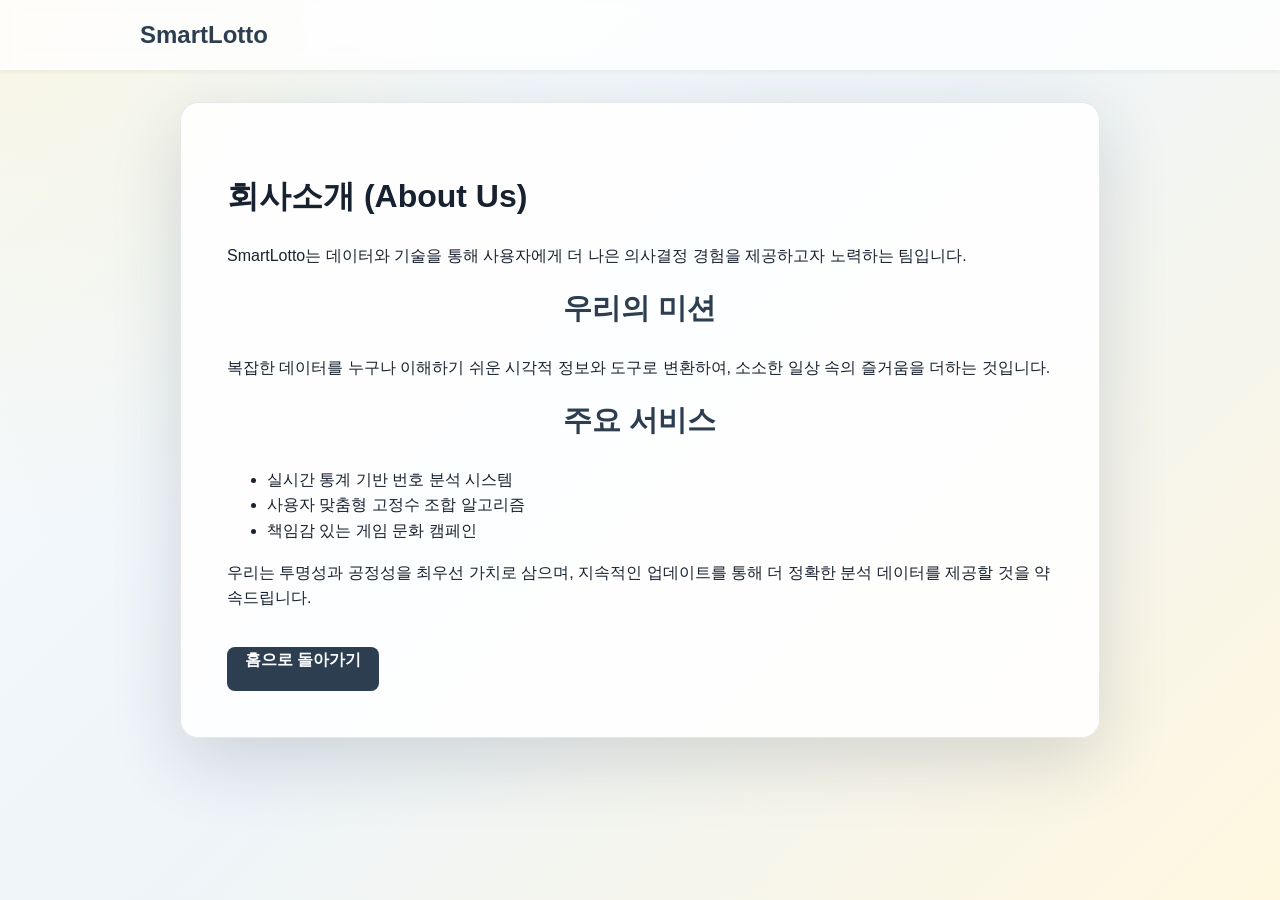
==== about.html @ 9275b484 "refactor: rebrand site for 50s male demographic with Life Reversal and Golden Number themes" ====
<!DOCTYPE html>
<html lang="ko">
<head>
    <meta charset="UTF-8">
    <meta name="viewport" content="width=device-width, initial-scale=1.0">
    <title>회사소개 | SmartLotto</title>
    <link href="/style.css" rel="stylesheet">
</head>
<body>
    <nav class="navbar"><div class="nav-container"><a href="/" class="logo">SmartLotto</a></div></nav>
    <main class="content-wrapper">
        <div class="card article">
            <h1>회사소개 (About Us)</h1>
            <p>SmartLotto는 데이터와 기술을 통해 사용자에게 더 나은 의사결정 경험을 제공하고자 노력하는 팀입니다.</p>
            <h2>우리의 미션</h2>
            <p>복잡한 데이터를 누구나 이해하기 쉬운 시각적 정보와 도구로 변환하여, 소소한 일상 속의 즐거움을 더하는 것입니다.</p>
            <h2>주요 서비스</h2>
            <ul>
                <li>실시간 통계 기반 번호 분석 시스템</li>
                <li>사용자 맞춤형 고정수 조합 알고리즘</li>
                <li>책임감 있는 게임 문화 캠페인</li>
            </ul>
            <p>우리는 투명성과 공정성을 최우선 가치로 삼으며, 지속적인 업데이트를 통해 더 정확한 분석 데이터를 제공할 것을 약속드립니다.</p>
            <a href="/" class="btn-secondary" style="display:inline-block; width:auto; margin-top:20px; text-decoration:none;">홈으로 돌아가기</a>
        </div>
    </main>
</body>
</html>
---- style.css ----
:root {
  --primary-color: #2c3e50;
  --accent-color: #1f7a64;
  --bg-color: #f8f9fa;
  --card-bg: #ffffff;
  --text-main: #18212f;
  --text-muted: #52606f;
  --shadow: 0 10px 30px rgba(0,0,0,0.08);
  --radius: 18px;
}

body {
  font-family: 'Pretendard', Arial, "Apple SD Gothic Neo", "Noto Sans KR", sans-serif;
  margin: 0;
  background:
    radial-gradient(circle at top left, rgba(253, 217, 80, 0.15), transparent 34rem),
    linear-gradient(135deg, #f7fbff 0%, #eef4f8 48%, #fff7df 100%);
  color: var(--text-main);
  line-height: 1.6;
  min-height: 100vh;
}

/* Navigation */
.navbar {
  background: rgba(255, 255, 255, 0.8);
  backdrop-filter: blur(10px);
  box-shadow: 0 2px 4px rgba(0,0,0,0.05);
  position: sticky;
  top: 0;
  z-index: 1000;
}

.nav-container {
  max-width: 1000px;
  margin: 0 auto;
  display: flex;
  justify-content: space-between;
  align-items: center;
  padding: 1rem 2rem;
}

.logo {
  font-size: 1.5rem;
  font-weight: 800;
  color: var(--primary-color);
  text-decoration: none;
}

.nav-links {
  list-style: none;
  display: flex;
  gap: 2rem;
  margin: 0;
  padding: 0;
}

.nav-links a {
  text-decoration: none;
  color: var(--text-muted);
  font-weight: 600;
  transition: color 0.2s;
}

.nav-links a:hover {
  color: var(--accent-color);
}

/* Hero Section */
.hero {
  text-align: center;
  padding: 5rem 2rem;
}

.hero h1 {
  font-size: clamp(32px, 6vw, 58px);
  margin-bottom: 1rem;
  color: var(--primary-color);
  line-height: 1.1;
}

.hero p {
  font-size: 1.1rem;
  color: var(--text-muted);
  max-width: 600px;
  margin: 0 auto;
}

/* Layout */
.content-wrapper {
  max-width: 920px;
  margin: 0 auto;
  padding: 2rem;
}

.section {
  margin-bottom: 4rem;
}

.card {
  background: rgba(255, 255, 255, 0.88);
  padding: clamp(24px, 4vw, 46px);
  border-radius: var(--radius);
  box-shadow: 0 22px 70px rgba(32, 44, 64, 0.16);
  backdrop-filter: blur(16px);
  border: 1px solid rgba(24, 33, 47, 0.1);
}

h2 {
  color: var(--primary-color);
  margin-top: 0;
  margin-bottom: 1.5rem;
  text-align: center;
  font-size: 1.8rem;
}

/* Lotto Panel */
.panel {
  display: grid;
  gap: 18px;
}

.controls {
  display: flex;
  flex-wrap: wrap;
  gap: 12px;
  align-items: center;
  padding: 16px;
  background: #f5f8fb;
  border: 1px solid #e2e8ef;
  border-radius: 12px;
}

.controls label {
  display: inline-flex;
  align-items: center;
  gap: 10px;
  font-weight: 700;
  color: #263241;
}

.controls input,
.controls select {
  min-height: 44px;
  border-radius: 8px;
  border: 1px solid #ccd7e1;
  padding: 0 12px;
  background: white;
  font-weight: 700;
}

.btn-draw, .btn-copy, .btn-secondary {
  min-height: 44px;
  padding: 0 18px;
  border-radius: 8px;
  border: 0;
  font-weight: 800;
  cursor: pointer;
  transition: all 0.15s ease;
}

.btn-draw {
  background: #1f7a64;
  color: white;
  box-shadow: 0 8px 18px rgba(31, 122, 100, 0.22);
}

.btn-draw:hover {
  background: #176855;
  transform: translateY(-1px);
}

.btn-copy {
  background: #243142;
  color: white;
  box-shadow: 0 8px 18px rgba(36, 49, 66, 0.16);
}

.btn-copy:hover {
  background: #172130;
  transform: translateY(-1px);
}

.input-hint {
  font-size: 0.9rem;
  color: var(--text-muted);
  margin: 0;
}

.toast {
  min-height: 22px;
  color: #1f7a64;
  font-weight: 800;
  text-align: center;
}

/* Results Display */
.results {
  display: grid;
  gap: 14px;
}

.game {
  display: grid;
  grid-template-columns: auto 1fr;
  gap: 14px;
  align-items: center;
  padding: 16px;
  border: 1px solid #e0e7ef;
  border-radius: 12px;
  background: white;
}

.game-title {
  min-width: 68px;
  font-weight: 800;
  color: #374151;
}

.balls {
  display: flex;
  flex-wrap: wrap;
  gap: 10px;
  align-items: center;
}

.ball {
  width: 48px;
  height: 48px;
  border-radius: 50%;
  display: grid;
  place-items: center;
  color: white;
  font-size: 18px;
  font-weight: 900;
  box-shadow: inset 0 -4px 10px rgba(0, 0, 0, 0.16), 0 8px 16px rgba(31, 41, 55, 0.12);
}

.ball.yellow { background: #f4b400; }
.ball.blue { background: #2f80ed; }
.ball.red { background: #eb5757; }
.ball.gray { background: #6b7280; }
.ball.green { background: #27ae60; }

.ball.fixed {
  outline: 4px solid rgba(31, 122, 100, 0.28);
  outline-offset: 3px;
}

.plus {
  color: #7b8794;
  font-weight: 900;
  font-size: 20px;
}

.empty {
  padding: 28px 18px;
  border: 1px dashed #becad6;
  border-radius: 12px;
  color: #697586;
  text-align: center;
  background: rgba(255, 255, 255, 0.62);
}

/* Info Grid & Guides */
.info-grid {
  display: grid;
  grid-template-columns: 1fr 1fr;
  gap: 20px;
  margin-top: 1.5rem;
}

.info-item {
  background: #f8f9fa;
  padding: 1.5rem;
  border-radius: 8px;
  border-left: 4px solid #1f7a64;
}

.info-item h3 { margin-top: 0; color: var(--primary-color); }

.guide-list { padding-left: 1.2rem; }
.guide-list li { margin-bottom: 0.8rem; }

.alt-card { background: #fff9db; border: 1px solid #ffec99; }

/* Form */
.form-row { display: flex; gap: 15px; }
.form-group { flex: 1; margin-bottom: 1rem; }
.pro-form input, .pro-form textarea {
  width: 100%; padding: 12px; border: 1px solid #dee2e6; border-radius: 6px;
}
.pro-form textarea { height: 100px; resize: none; }
.btn-secondary { background-color: var(--primary-color); color: white; width: 100%; }

/* Footer */
.footer { background: white; padding: 3rem 2rem; border-top: 1px solid #eee; text-align: center; }
.footer-nav { margin-top: 1rem; }
.footer-nav a { margin: 0 10px; color: var(--text-muted); text-decoration: none; font-size: 0.9rem; }
.copyright { margin-top: 2rem; font-size: 0.85rem; color: #999; }

@keyframes bounceIn {
  0% { transform: scale(0.3); opacity: 0; }
  50% { transform: scale(1.05); opacity: 1; }
  70% { transform: scale(0.9); }
  100% { transform: scale(1); }
}

@keyframes fadeInUp {
  from { transform: translateY(20px); opacity: 0; }
  to { transform: translateY(0); opacity: 1; }
}

@media (max-width: 620px) {
  .nav-links { display: none; }
  .controls { align-items: stretch; flex-direction: column; }
  .game { grid-template-columns: 1fr; }
  .ball { width: 42px; height: 42px; font-size: 16px; }
  .info-grid { grid-template-columns: 1fr; }
  .form-row { flex-direction: column; }
}
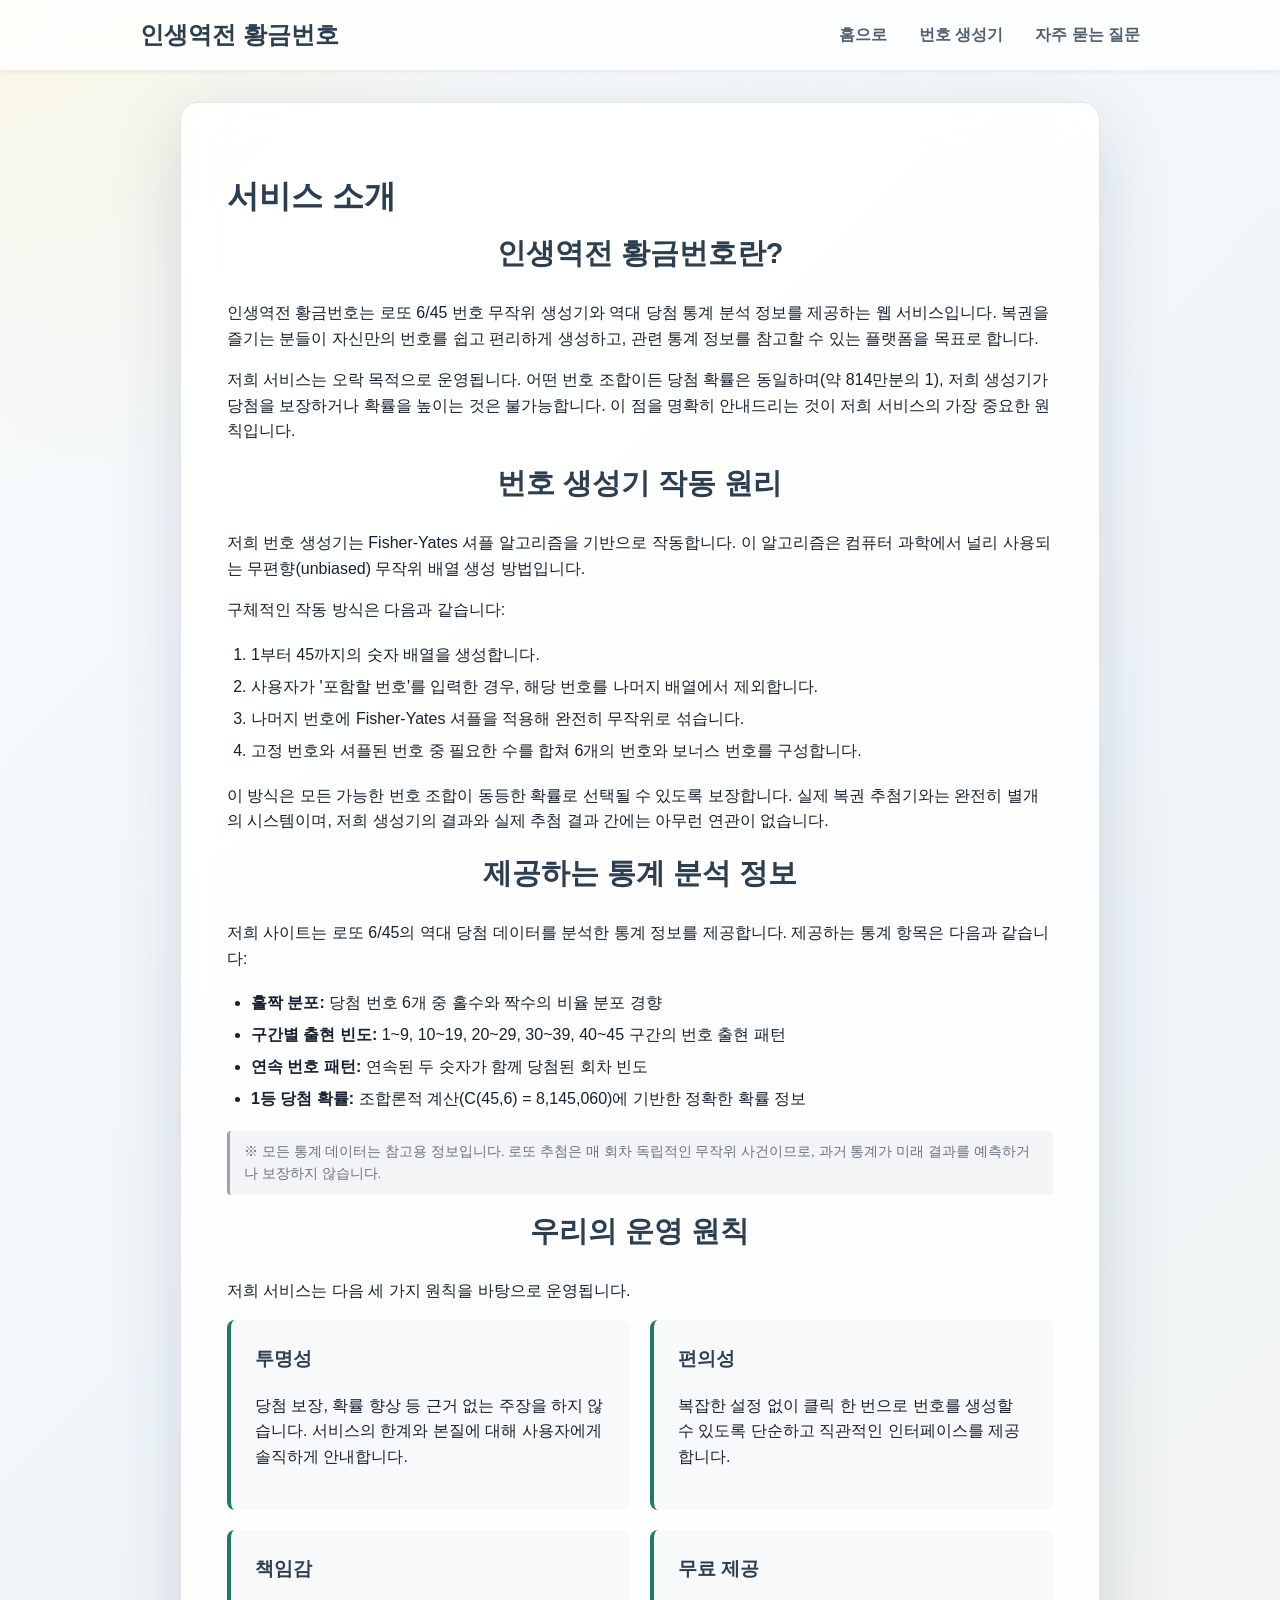
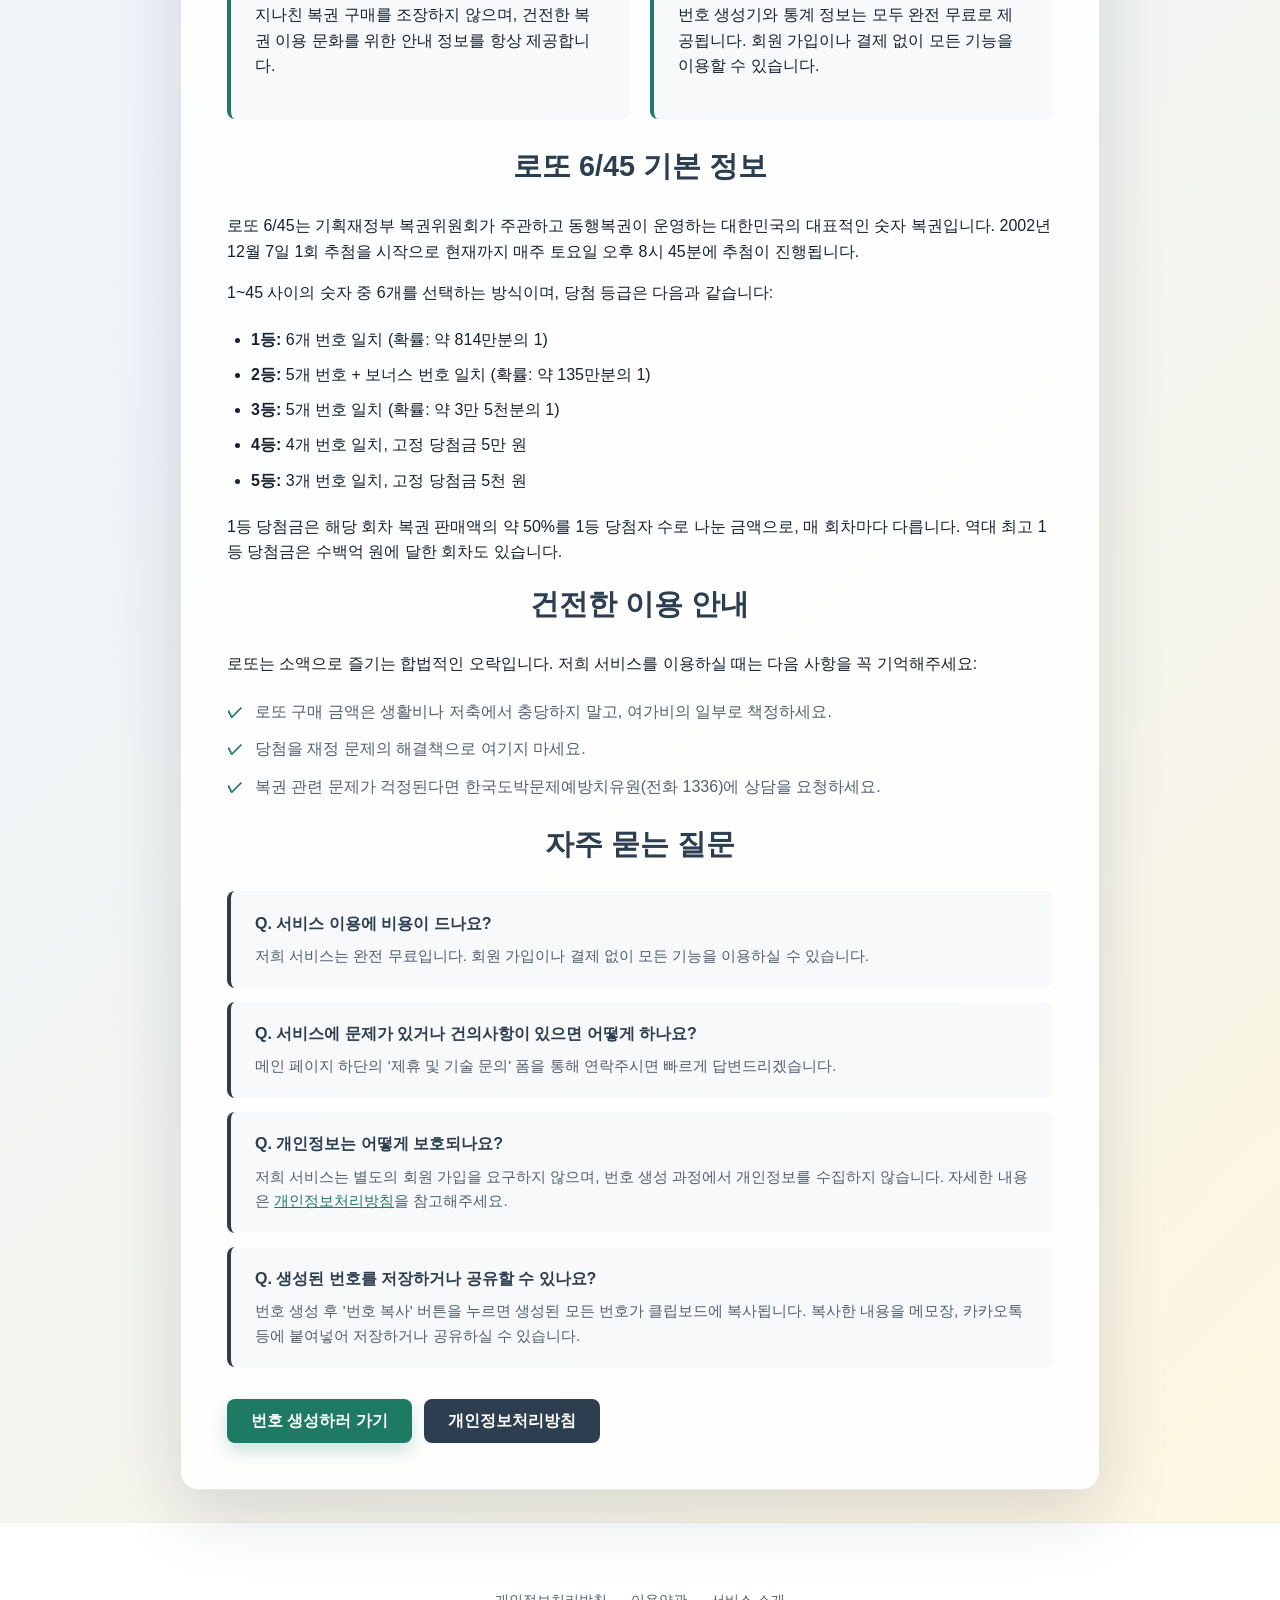
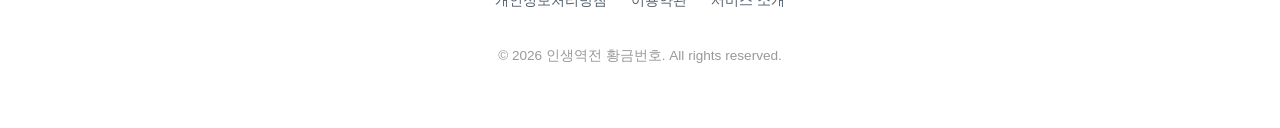
==== commit 5e4387b2: "fix: improve AdSense compliance and target 50-60s demographic - Remove false claims (당첨 확률 향상, 데이터로 " ====
--- a/about.html
+++ b/about.html
@@ -3,26 +3,128 @@
 <head>
     <meta charset="UTF-8">
     <meta name="viewport" content="width=device-width, initial-scale=1.0">
-    <title>회사소개 | SmartLotto</title>
+    <title>서비스 소개 | 인생역전 황금번호</title>
+    <meta name="description" content="인생역전 황금번호는 로또 6/45 무작위 번호 생성기와 역대 당첨 통계 분석 서비스입니다. 번호 생성 알고리즘, 통계 분석 방법론, 서비스 운영 원칙을 소개합니다.">
     <link href="/style.css" rel="stylesheet">
 </head>
 <body>
-    <nav class="navbar"><div class="nav-container"><a href="/" class="logo">SmartLotto</a></div></nav>
+    <nav class="navbar">
+        <div class="nav-container">
+            <a href="/" class="logo">인생역전 황금번호</a>
+            <ul class="nav-links">
+                <li><a href="/">홈으로</a></li>
+                <li><a href="/#generator">번호 생성기</a></li>
+                <li><a href="/#faq">자주 묻는 질문</a></li>
+            </ul>
+        </div>
+    </nav>
+
     <main class="content-wrapper">
         <div class="card article">
-            <h1>회사소개 (About Us)</h1>
-            <p>SmartLotto는 데이터와 기술을 통해 사용자에게 더 나은 의사결정 경험을 제공하고자 노력하는 팀입니다.</p>
-            <h2>우리의 미션</h2>
-            <p>복잡한 데이터를 누구나 이해하기 쉬운 시각적 정보와 도구로 변환하여, 소소한 일상 속의 즐거움을 더하는 것입니다.</p>
-            <h2>주요 서비스</h2>
-            <ul>
-                <li>실시간 통계 기반 번호 분석 시스템</li>
-                <li>사용자 맞춤형 고정수 조합 알고리즘</li>
-                <li>책임감 있는 게임 문화 캠페인</li>
+            <h1>서비스 소개</h1>
+
+            <h2>인생역전 황금번호란?</h2>
+            <p>인생역전 황금번호는 로또 6/45 번호 무작위 생성기와 역대 당첨 통계 분석 정보를 제공하는 웹 서비스입니다. 복권을 즐기는 분들이 자신만의 번호를 쉽고 편리하게 생성하고, 관련 통계 정보를 참고할 수 있는 플랫폼을 목표로 합니다.</p>
+            <p>저희 서비스는 오락 목적으로 운영됩니다. 어떤 번호 조합이든 당첨 확률은 동일하며(약 814만분의 1), 저희 생성기가 당첨을 보장하거나 확률을 높이는 것은 불가능합니다. 이 점을 명확히 안내드리는 것이 저희 서비스의 가장 중요한 원칙입니다.</p>
+
+            <h2>번호 생성기 작동 원리</h2>
+            <p>저희 번호 생성기는 Fisher-Yates 셔플 알고리즘을 기반으로 작동합니다. 이 알고리즘은 컴퓨터 과학에서 널리 사용되는 무편향(unbiased) 무작위 배열 생성 방법입니다.</p>
+            <p>구체적인 작동 방식은 다음과 같습니다:</p>
+            <ol style="padding-left:1.5rem; line-height:2;">
+                <li>1부터 45까지의 숫자 배열을 생성합니다.</li>
+                <li>사용자가 '포함할 번호'를 입력한 경우, 해당 번호를 나머지 배열에서 제외합니다.</li>
+                <li>나머지 번호에 Fisher-Yates 셔플을 적용해 완전히 무작위로 섞습니다.</li>
+                <li>고정 번호와 셔플된 번호 중 필요한 수를 합쳐 6개의 번호와 보너스 번호를 구성합니다.</li>
+            </ol>
+            <p>이 방식은 모든 가능한 번호 조합이 동등한 확률로 선택될 수 있도록 보장합니다. 실제 복권 추첨기와는 완전히 별개의 시스템이며, 저희 생성기의 결과와 실제 추첨 결과 간에는 아무런 연관이 없습니다.</p>
+
+            <h2>제공하는 통계 분석 정보</h2>
+            <p>저희 사이트는 로또 6/45의 역대 당첨 데이터를 분석한 통계 정보를 제공합니다. 제공하는 통계 항목은 다음과 같습니다:</p>
+            <ul style="padding-left:1.5rem; line-height:2;">
+                <li><strong>홀짝 분포:</strong> 당첨 번호 6개 중 홀수와 짝수의 비율 분포 경향</li>
+                <li><strong>구간별 출현 빈도:</strong> 1~9, 10~19, 20~29, 30~39, 40~45 구간의 번호 출현 패턴</li>
+                <li><strong>연속 번호 패턴:</strong> 연속된 두 숫자가 함께 당첨된 회차 빈도</li>
+                <li><strong>1등 당첨 확률:</strong> 조합론적 계산(C(45,6) = 8,145,060)에 기반한 정확한 확률 정보</li>
             </ul>
-            <p>우리는 투명성과 공정성을 최우선 가치로 삼으며, 지속적인 업데이트를 통해 더 정확한 분석 데이터를 제공할 것을 약속드립니다.</p>
-            <a href="/" class="btn-secondary" style="display:inline-block; width:auto; margin-top:20px; text-decoration:none;">홈으로 돌아가기</a>
+            <p class="disclaimer-note">※ 모든 통계 데이터는 참고용 정보입니다. 로또 추첨은 매 회차 독립적인 무작위 사건이므로, 과거 통계가 미래 결과를 예측하거나 보장하지 않습니다.</p>
+
+            <h2>우리의 운영 원칙</h2>
+            <p>저희 서비스는 다음 세 가지 원칙을 바탕으로 운영됩니다.</p>
+            <div class="info-grid" style="margin-top:1rem; margin-bottom:1.5rem;">
+                <div class="info-item">
+                    <h3>투명성</h3>
+                    <p>당첨 보장, 확률 향상 등 근거 없는 주장을 하지 않습니다. 서비스의 한계와 본질에 대해 사용자에게 솔직하게 안내합니다.</p>
+                </div>
+                <div class="info-item">
+                    <h3>편의성</h3>
+                    <p>복잡한 설정 없이 클릭 한 번으로 번호를 생성할 수 있도록 단순하고 직관적인 인터페이스를 제공합니다.</p>
+                </div>
+                <div class="info-item">
+                    <h3>책임감</h3>
+                    <p>지나친 복권 구매를 조장하지 않으며, 건전한 복권 이용 문화를 위한 안내 정보를 항상 제공합니다.</p>
+                </div>
+                <div class="info-item">
+                    <h3>무료 제공</h3>
+                    <p>번호 생성기와 통계 정보는 모두 완전 무료로 제공됩니다. 회원 가입이나 결제 없이 모든 기능을 이용할 수 있습니다.</p>
+                </div>
+            </div>
+
+            <h2>로또 6/45 기본 정보</h2>
+            <p>로또 6/45는 기획재정부 복권위원회가 주관하고 동행복권이 운영하는 대한민국의 대표적인 숫자 복권입니다. 2002년 12월 7일 1회 추첨을 시작으로 현재까지 매주 토요일 오후 8시 45분에 추첨이 진행됩니다.</p>
+            <p>1~45 사이의 숫자 중 6개를 선택하는 방식이며, 당첨 등급은 다음과 같습니다:</p>
+            <ul style="padding-left:1.5rem; line-height:2.2;">
+                <li><strong>1등:</strong> 6개 번호 일치 (확률: 약 814만분의 1)</li>
+                <li><strong>2등:</strong> 5개 번호 + 보너스 번호 일치 (확률: 약 135만분의 1)</li>
+                <li><strong>3등:</strong> 5개 번호 일치 (확률: 약 3만 5천분의 1)</li>
+                <li><strong>4등:</strong> 4개 번호 일치, 고정 당첨금 5만 원</li>
+                <li><strong>5등:</strong> 3개 번호 일치, 고정 당첨금 5천 원</li>
+            </ul>
+            <p>1등 당첨금은 해당 회차 복권 판매액의 약 50%를 1등 당첨자 수로 나눈 금액으로, 매 회차마다 다릅니다. 역대 최고 1등 당첨금은 수백억 원에 달한 회차도 있습니다.</p>
+
+            <h2>건전한 이용 안내</h2>
+            <p>로또는 소액으로 즐기는 합법적인 오락입니다. 저희 서비스를 이용하실 때는 다음 사항을 꼭 기억해주세요:</p>
+            <ul class="check-list">
+                <li>로또 구매 금액은 생활비나 저축에서 충당하지 말고, 여가비의 일부로 책정하세요.</li>
+                <li>당첨을 재정 문제의 해결책으로 여기지 마세요.</li>
+                <li>복권 관련 문제가 걱정된다면 한국도박문제예방치유원(전화 1336)에 상담을 요청하세요.</li>
+            </ul>
+
+            <h2>자주 묻는 질문</h2>
+            <div class="faq-list">
+                <div class="faq-item">
+                    <h3>Q. 서비스 이용에 비용이 드나요?</h3>
+                    <p>저희 서비스는 완전 무료입니다. 회원 가입이나 결제 없이 모든 기능을 이용하실 수 있습니다.</p>
+                </div>
+                <div class="faq-item">
+                    <h3>Q. 서비스에 문제가 있거나 건의사항이 있으면 어떻게 하나요?</h3>
+                    <p>메인 페이지 하단의 '제휴 및 기술 문의' 폼을 통해 연락주시면 빠르게 답변드리겠습니다.</p>
+                </div>
+                <div class="faq-item">
+                    <h3>Q. 개인정보는 어떻게 보호되나요?</h3>
+                    <p>저희 서비스는 별도의 회원 가입을 요구하지 않으며, 번호 생성 과정에서 개인정보를 수집하지 않습니다. 자세한 내용은 <a href="privacy.html" style="color:var(--accent-color);">개인정보처리방침</a>을 참고해주세요.</p>
+                </div>
+                <div class="faq-item">
+                    <h3>Q. 생성된 번호를 저장하거나 공유할 수 있나요?</h3>
+                    <p>번호 생성 후 '번호 복사' 버튼을 누르면 생성된 모든 번호가 클립보드에 복사됩니다. 복사한 내용을 메모장, 카카오톡 등에 붙여넣어 저장하거나 공유하실 수 있습니다.</p>
+                </div>
+            </div>
+
+            <div style="margin-top:2rem; display:flex; gap:12px; flex-wrap:wrap;">
+                <a href="/" class="btn-draw" style="display:inline-block; width:auto; text-decoration:none; padding: 0 24px; line-height:44px;">번호 생성하러 가기</a>
+                <a href="privacy.html" class="btn-secondary" style="display:inline-block; width:auto; text-decoration:none; padding: 0 24px; line-height:44px;">개인정보처리방침</a>
+            </div>
         </div>
     </main>
+
+    <footer class="footer">
+        <div class="footer-content">
+            <nav class="footer-nav">
+                <a href="privacy.html">개인정보처리방침</a>
+                <a href="terms.html">이용약관</a>
+                <a href="about.html">서비스 소개</a>
+            </nav>
+            <p class="copyright">&copy; 2026 인생역전 황금번호. All rights reserved.</p>
+        </div>
+    </footer>
 </body>
 </html>
--- a/style.css
+++ b/style.css
@@ -298,6 +298,73 @@
 .footer-nav a { margin: 0 10px; color: var(--text-muted); text-decoration: none; font-size: 0.9rem; }
 .copyright { margin-top: 2rem; font-size: 0.85rem; color: #999; }
 
+/* Disclaimer / Notice Box */
+.disclaimer-note {
+  font-size: 0.85rem;
+  color: #6b7280;
+  background: #f3f4f6;
+  border-left: 3px solid #9ca3af;
+  padding: 10px 14px;
+  border-radius: 4px;
+  margin-top: 14px;
+}
+
+/* Check List */
+.check-list {
+  list-style: none;
+  padding: 0;
+}
+
+.check-list li {
+  padding: 6px 0 6px 28px;
+  position: relative;
+  color: var(--text-muted);
+}
+
+.check-list li::before {
+  content: "✓";
+  position: absolute;
+  left: 0;
+  color: var(--accent-color);
+  font-weight: 700;
+}
+
+/* FAQ */
+.faq-list {
+  display: flex;
+  flex-direction: column;
+  gap: 14px;
+  margin-top: 1.5rem;
+}
+
+.faq-item {
+  background: #f8f9fa;
+  border-radius: 8px;
+  padding: 1.2rem 1.5rem;
+  border-left: 4px solid var(--primary-color);
+}
+
+.faq-item h3 {
+  margin: 0 0 0.5rem 0;
+  color: var(--primary-color);
+  font-size: 1rem;
+  text-align: left;
+}
+
+.faq-item p {
+  margin: 0;
+  color: var(--text-muted);
+  font-size: 0.95rem;
+}
+
+/* About page article heading */
+.article h1 {
+  color: var(--primary-color);
+  font-size: 2rem;
+  margin-bottom: 0.5rem;
+  text-align: left;
+}
+
 @keyframes bounceIn {
   0% { transform: scale(0.3); opacity: 0; }
   50% { transform: scale(1.05); opacity: 1; }
